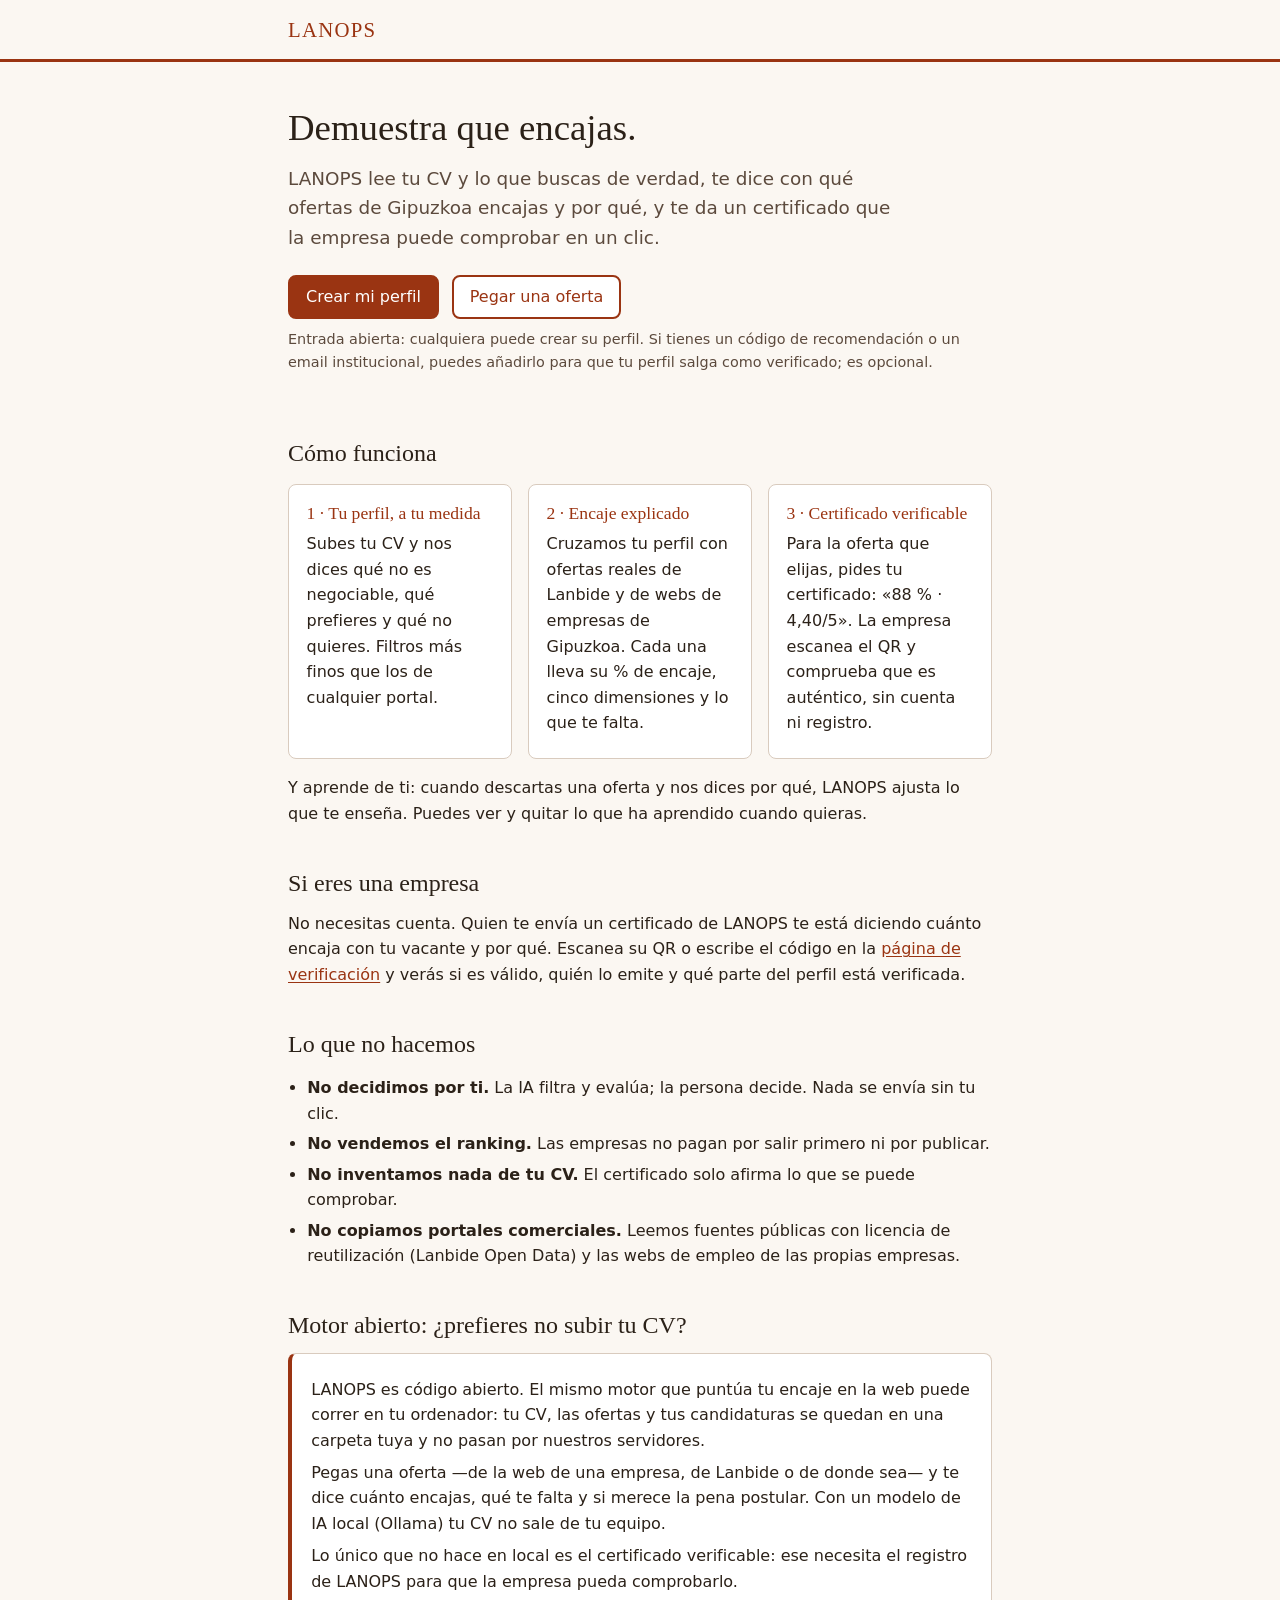
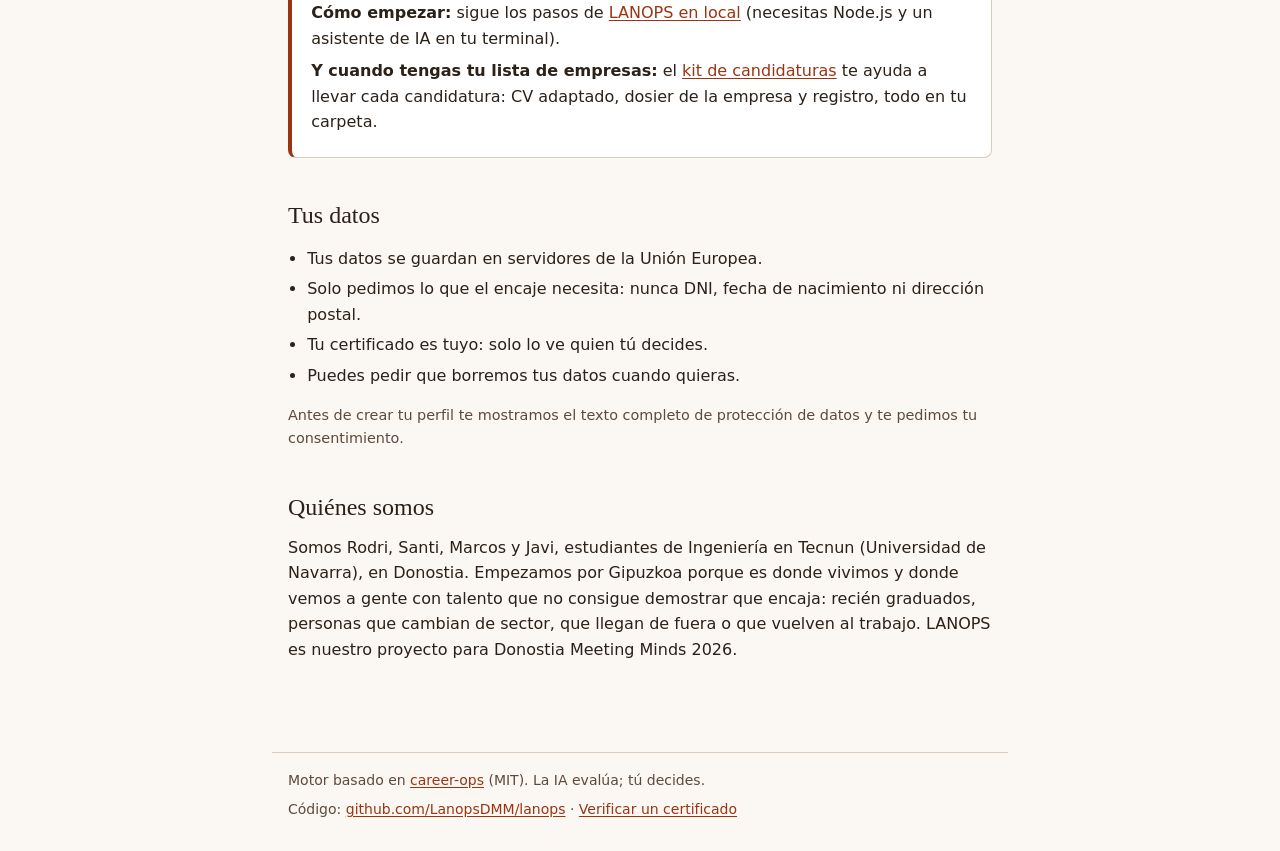
==== index.html @ 0c3925b5 "10/10 · Landing" ====
<!doctype html>
<html lang="es">
<head>
<meta charset="utf-8">
<meta name="viewport" content="width=device-width, initial-scale=1">
<title>LANOPS · Demuestra que encajas</title>
<meta name="description" content="LANOPS lee tu CV y lo que buscas, te dice con qué ofertas de Gipuzkoa encajas y por qué, y te da un certificado que la empresa puede comprobar.">
<link rel="stylesheet" href="styles.css">
<style>
  /* Solo reglas propias de la landing; el resto viene de styles.css */
  .saltar{position:absolute;left:-999px;top:0;background:var(--superficie);padding:.5rem 1rem;z-index:10}
  .saltar:focus{left:1rem}
  .portada{padding:1.5rem 0 1rem}
  .portada h1{font-size:2.3rem;margin:.2rem 0 .8rem}
  .entradilla{font-size:1.15rem;color:var(--texto-2);max-width:38rem}
  .acciones{display:flex;flex-wrap:wrap;gap:.8rem;margin:1.4rem 0 .6rem}
  .acciones .secundario{background:var(--superficie);color:var(--marca)}
  .acciones .secundario:hover{background:var(--alto-bg);color:var(--marca-osc)}
  .pequeno{font-size:.9rem;color:var(--texto-2)}
  section{margin:2.6rem 0}
  section>h2{font-size:1.5rem;margin-bottom:.8rem}
  .pasos{list-style:none;padding:0;display:grid;gap:1rem;grid-template-columns:repeat(auto-fit,minmax(13rem,1fr))}
  .pasos li{background:var(--superficie);border:1px solid var(--borde);border-radius:var(--radio);padding:1rem 1.1rem}
  .pasos h3{margin:.1rem 0 .4rem;color:var(--marca)}
  .lista{padding-left:1.2rem} .lista li{margin:.3rem 0}
  .recuadro{background:var(--superficie);border:1px solid var(--borde);border-left:4px solid var(--marca);border-radius:var(--radio);padding:1rem 1.2rem}
</style>
</head>
<body>
<a class="saltar" href="#contenido">Saltar al contenido</a>

<header><p class="marca">LANOPS</p></header>

<main id="contenido">

  <div class="portada">
    <h1>Demuestra que encajas.</h1>
    <p class="entradilla">LANOPS lee tu CV y lo que buscas de verdad, te dice con qué ofertas de Gipuzkoa encajas y por qué, y te da un certificado que la empresa puede comprobar en un clic.</p>
    <div class="acciones">
      <a class="boton" href="https://n8n-production-3c20b.up.railway.app/form/alta">Crear mi perfil</a>
      <a class="boton secundario" href="https://n8n-production-3c20b.up.railway.app/form/pegar-oferta">Pegar una oferta</a>
    </div>
    <p class="pequeno">Entrada abierta: cualquiera puede crear su perfil. Si tienes un código de recomendación o un email institucional, puedes añadirlo para que tu perfil salga como verificado; es opcional.</p>
  </div>

  <section aria-labelledby="como">
    <h2 id="como">Cómo funciona</h2>
    <ol class="pasos">
      <li>
        <h3>1 · Tu perfil, a tu medida</h3>
        <p>Subes tu CV y nos dices qué no es negociable, qué prefieres y qué no quieres. Filtros más finos que los de cualquier portal.</p>
      </li>
      <li>
        <h3>2 · Encaje explicado</h3>
        <p>Cruzamos tu perfil con ofertas reales de Lanbide y de webs de empresas de Gipuzkoa. Cada una lleva su % de encaje, cinco dimensiones y lo que te falta.</p>
      </li>
      <li>
        <h3>3 · Certificado verificable</h3>
        <p>Para la oferta que elijas, pides tu certificado: «88&nbsp;% · 4,40/5». La empresa escanea el QR y comprueba que es auténtico, sin cuenta ni registro.</p>
      </li>
    </ol>
    <p>Y aprende de ti: cuando descartas una oferta y nos dices por qué, LANOPS ajusta lo que te enseña. Puedes ver y quitar lo que ha aprendido cuando quieras.</p>
  </section>

  <section aria-labelledby="empresas">
    <h2 id="empresas">Si eres una empresa</h2>
    <p>No necesitas cuenta. Quien te envía un certificado de LANOPS te está diciendo cuánto encaja con tu vacante y por qué. Escanea su QR o escribe el código en la <a href="verificar/">página de verificación</a> y verás si es válido, quién lo emite y qué parte del perfil está verificada.</p>
  </section>

  <section aria-labelledby="principios">
    <h2 id="principios">Lo que no hacemos</h2>
    <ul class="lista">
      <li><strong>No decidimos por ti.</strong> La IA filtra y evalúa; la persona decide. Nada se envía sin tu clic.</li>
      <li><strong>No vendemos el ranking.</strong> Las empresas no pagan por salir primero ni por publicar.</li>
      <li><strong>No inventamos nada de tu CV.</strong> El certificado solo afirma lo que se puede comprobar.</li>
      <li><strong>No copiamos portales comerciales.</strong> Leemos fuentes públicas con licencia de reutilización (Lanbide Open Data) y las webs de empleo de las propias empresas.</li>
    </ul>
  </section>

  <section aria-labelledby="local">
    <h2 id="local">Motor abierto: ¿prefieres no subir tu CV?</h2>
    <div class="recuadro">
      <p>LANOPS es código abierto. El mismo motor que puntúa tu encaje en la web puede correr en tu ordenador: tu CV, las ofertas y tus candidaturas se quedan en una carpeta tuya y no pasan por nuestros servidores.</p>
      <p>Pegas una oferta —de la web de una empresa, de Lanbide o de donde sea— y te dice cuánto encajas, qué te falta y si merece la pena postular. Con un modelo de IA local (Ollama) tu CV no sale de tu equipo.</p>
      <p>Lo único que no hace en local es el certificado verificable: ese necesita el registro de LANOPS para que la empresa pueda comprobarlo.</p>
      <p><strong>Cómo empezar:</strong> sigue los pasos de <a href="https://github.com/LanopsDMM/motor/blob/main/README-es.md">LANOPS en local</a> (necesitas Node.js y un asistente de IA en tu terminal).</p>
      <p><strong>Y cuando tengas tu lista de empresas:</strong> el <a href="https://github.com/LanopsDMM/lanops/tree/main/local/kit">kit de candidaturas</a> te ayuda a llevar cada candidatura: CV adaptado, dosier de la empresa y registro, todo en tu carpeta.</p>
    </div>
  </section>

  <section aria-labelledby="privacidad">
    <h2 id="privacidad">Tus datos</h2>
    <ul class="lista">
      <li>Tus datos se guardan en servidores de la Unión Europea.</li>
      <li>Solo pedimos lo que el encaje necesita: nunca DNI, fecha de nacimiento ni dirección postal.</li>
      <li>Tu certificado es tuyo: solo lo ve quien tú decides.</li>
      <li>Puedes pedir que borremos tus datos cuando quieras.</li>
    </ul>
    <p class="pequeno">Antes de crear tu perfil te mostramos el texto completo de protección de datos y te pedimos tu consentimiento.</p>
  </section>

  <section aria-labelledby="quienes">
    <h2 id="quienes">Quiénes somos</h2>
    <p>Somos Rodri, Santi, Marcos y Javi, estudiantes de Ingeniería en Tecnun (Universidad de Navarra), en Donostia. Empezamos por Gipuzkoa porque es donde vivimos y donde vemos a gente con talento que no consigue demostrar que encaja: recién graduados, personas que cambian de sector, que llegan de fuera o que vuelven al trabajo. LANOPS es nuestro proyecto para Donostia Meeting Minds 2026.</p>
  </section>

</main>

<footer>
  <p>Motor basado en <a href="https://github.com/career-ops-hq/career-ops">career-ops</a> (MIT). La IA evalúa; tú decides.</p>
  <p>Código: <a href="https://github.com/LanopsDMM/lanops">github.com/LanopsDMM/lanops</a> · <a href="verificar/">Verificar un certificado</a></p>
</footer>
</body>
</html>
---- styles.css ----
/* LANOPS · estilo común "Cálido" (10-oct, Marcos y Javi)
   Lo usan la landing, verificar/ y las páginas de n8n (ENCAJE, CERTIFICADO, FEEDBACK).
   Accesibilidad nivel 0 (decisión 21): contrastes comprobados ≥ 4,5:1 (texto) y ≥ 3:1 (bordes de controles),
   la banda siempre lleva texto, foco visible, sin fuentes externas. */

:root{
  --fondo:#FBF7F2;        /* crema */
  --superficie:#FFFFFF;   /* tarjetas */
  --texto:#2B2118;        /* 14,8:1 sobre crema */
  --texto-2:#5C4A3D;      /* 7,9:1 */
  --marca:#9A3412;        /* terracota · 6,9:1 sobre crema · blanco encima 7,3:1 */
  --marca-osc:#712B13;    /* hover */
  --borde:#D9CBBE;        /* decorativo */
  --borde-control:#8C7462;/* inputs · 4,1:1 */
  --pista:#EADFD3;        /* fondo de la barra de % */
  --alto-bg:#FAECE7;  --alto-tx:#712B13;
  --medio-bg:#FAEEDA; --medio-tx:#633806;
  --bajo-bg:#EFEAE4;  --bajo-tx:#444441;
  --serif:Georgia,"Times New Roman",serif;
  --sans:system-ui,-apple-system,"Segoe UI",Roboto,sans-serif;
  --radio:.5rem;
}

*{box-sizing:border-box}
body{margin:0;background:var(--fondo);color:var(--texto);font-family:var(--sans);font-size:1rem;line-height:1.6}
main,.contenido{max-width:46rem;margin:0 auto;padding:1rem}
h1,h2,h3{font-family:var(--serif);font-weight:normal;line-height:1.25;color:var(--texto)}
h1{font-size:1.8rem;margin:.5rem 0 1rem} h2{font-size:1.25rem;margin:.2rem 0} h3{font-size:1.1rem}
p{margin:.4rem 0}
a{color:var(--marca);text-underline-offset:2px} a:hover{color:var(--marca-osc)}

/* Cabecera: barra crema con línea terracota */
header,.cabecera{border-bottom:3px solid var(--marca);padding:.8rem 1rem;max-width:none}
header>*{max-width:44rem;margin-left:auto;margin-right:auto}
.marca{font-family:var(--serif);font-size:1.3rem;letter-spacing:.06em;color:var(--marca);text-decoration:none;margin-top:0;margin-bottom:0}

/* Foco visible en todo lo interactivo */
a:focus-visible,button:focus-visible,input:focus-visible,select:focus-visible,textarea:focus-visible,summary:focus-visible{
  outline:3px solid var(--marca);outline-offset:2px}

/* Botones: .boton = principal (relleno); button normal = secundario (contorno) */
.boton,button,input[type=submit]{font:inherit;display:inline-block;padding:.45rem 1rem;border-radius:var(--radio);cursor:pointer;text-decoration:none;border:2px solid var(--marca)}
.boton,input[type=submit]{background:var(--marca);color:#fff}
.boton:hover,input[type=submit]:hover{background:var(--marca-osc);border-color:var(--marca-osc);color:#fff}
button{background:var(--superficie);color:var(--marca)}
button:hover{background:var(--alto-bg)}

/* Formularios */
input,select,textarea{font:inherit;color:var(--texto);background:var(--superficie);border:1px solid var(--borde-control);border-radius:var(--radio);padding:.4rem .6rem;max-width:100%}
label{font-weight:600}

/* Lista de ofertas (ENCAJE) */
ol.vacs,.vacs{list-style:none;padding:0}
.vac{background:var(--superficie);border:1px solid var(--borde);border-radius:var(--radio);padding:1rem 1.1rem;margin:0 0 1rem}
.meta,.n{color:var(--texto-2);margin:0}
.nota{font-size:1.1rem}
.dims{padding-left:1.2rem;margin:.3rem 0}
.descartar{margin:.6rem 0 0} .descartar summary{cursor:pointer;color:var(--marca)} .descartar p{margin:.4rem 0}
.porque{color:var(--texto-2);font-style:italic}

/* Barra de % (el número va siempre escrito al lado) */
.barra{height:.5rem;background:var(--pista);border-radius:.25rem;overflow:hidden;margin:.4rem 0 .3rem}
.barra>span{display:block;height:100%;background:var(--marca)}

/* Banda: el color acompaña, el texto manda */
.etq,.banda{display:inline-block;font-size:.85rem;font-weight:600;padding:.1rem .55rem;border-radius:.3rem}
.banda-alto{background:var(--alto-bg);color:var(--alto-tx)}
.banda-medio{background:var(--medio-bg);color:var(--medio-tx)}
.banda-bajo{background:var(--bajo-bg);color:var(--bajo-tx)}
.etq{border:1px solid var(--borde-control);color:var(--texto-2);font-weight:normal}

/* Avisos */
.aviso{background:var(--medio-bg);color:var(--medio-tx);border-left:4px solid var(--medio-tx);padding:.6rem .8rem;border-radius:0}

/* Certificado y verificación */
.cert{background:var(--superficie);border:1px solid var(--borde);border-top:6px solid var(--marca);border-radius:var(--radio);padding:1.5rem;margin-top:1rem}
.codigo{font-family:ui-monospace,Consolas,monospace;font-size:.9rem;word-break:break-all;color:var(--texto-2)}
.qr{display:flex;gap:1rem;align-items:center;flex-wrap:wrap;margin-top:1rem}
.qr img,.qr svg{width:9rem;height:9rem;flex:none} .qr p{flex:1 1 16rem;margin:0}
.cert h2{margin:1.2rem 0 .3rem} .cert .nota{font-size:1.5rem}
dl{display:grid;grid-template-columns:auto 1fr;gap:.2rem 1rem;margin:0} dt{color:var(--texto-2)} dd{margin:0}
main>h2{margin-top:1.8rem}
form{margin:.4rem 0 .8rem}

footer{max-width:46rem;margin:2rem auto 0;padding:.6rem 1rem 1.5rem;border-top:1px solid var(--borde);font-size:.875rem;color:var(--texto-2)}

/* Accesibilidad */
.sr-only{position:absolute;width:1px;height:1px;padding:0;margin:-1px;overflow:hidden;clip:rect(0,0,0,0);border:0}
@media (prefers-reduced-motion:reduce){*{transition:none!important;animation:none!important}}
@media print{body{background:#fff}.solo-pantalla{display:none!important}.cert{border-color:#999;max-width:none;margin:0}a{color:var(--texto)}}
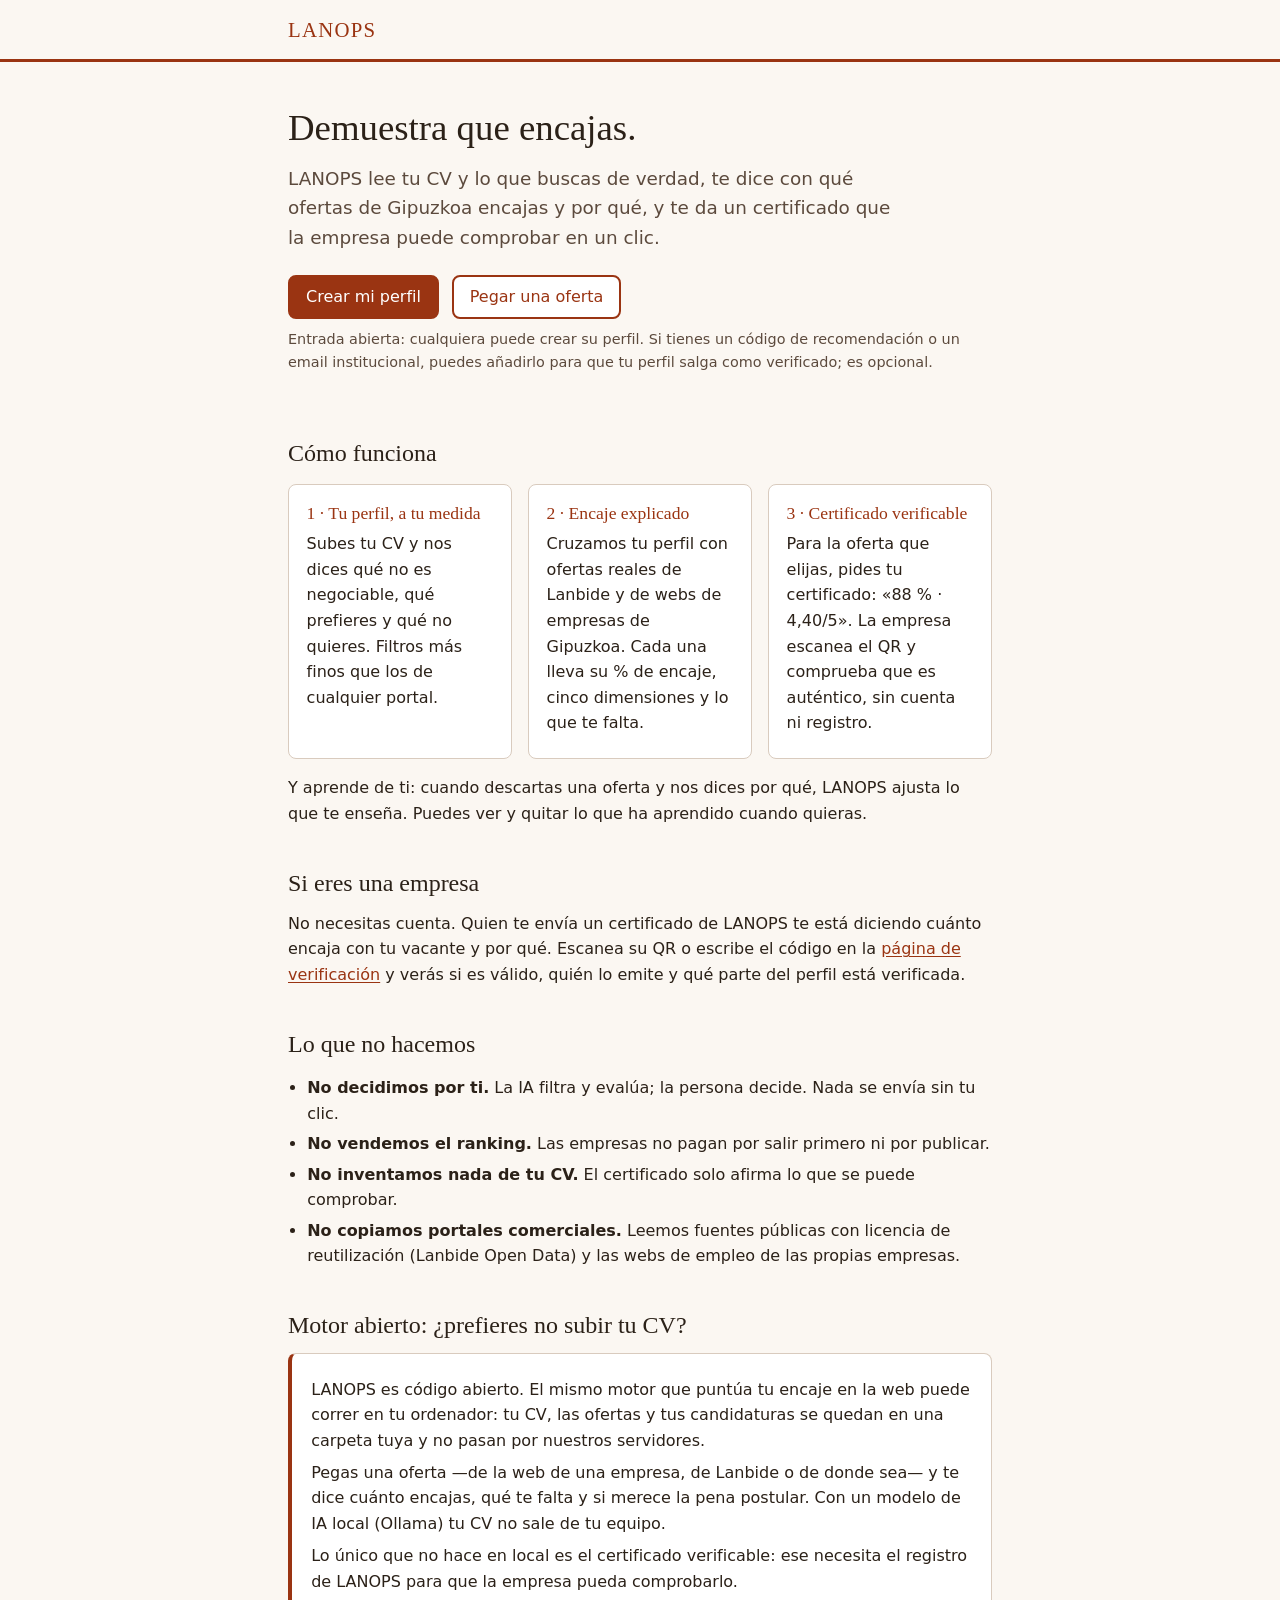
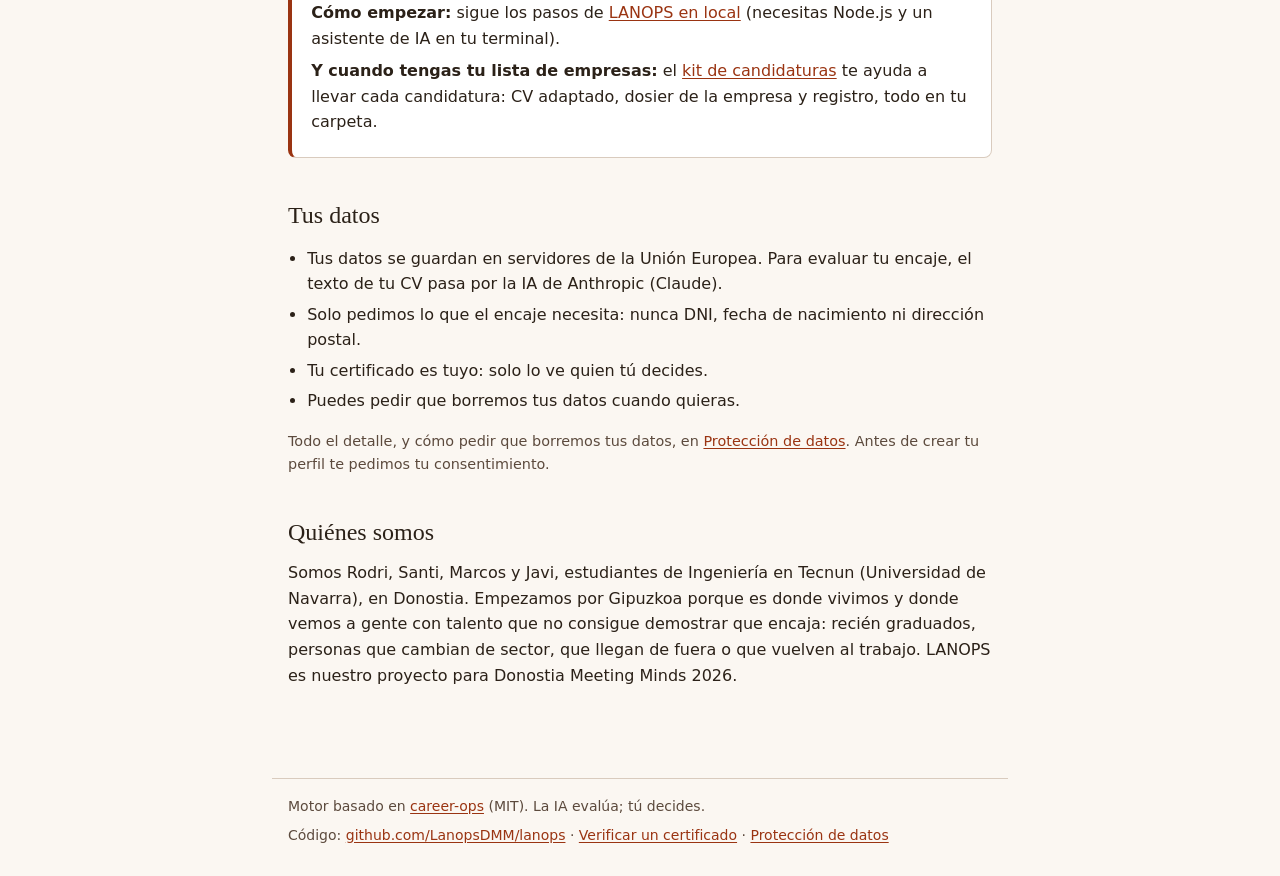
==== commit 41ba3019: "10/10 · Protección de datos" ====
--- a/index.html
+++ b/index.html
@@ -37,8 +37,8 @@
     <h1>Demuestra que encajas.</h1>
     <p class="entradilla">LANOPS lee tu CV y lo que buscas de verdad, te dice con qué ofertas de Gipuzkoa encajas y por qué, y te da un certificado que la empresa puede comprobar en un clic.</p>
     <div class="acciones">
-      <a class="boton" href="https://n8n-production-3c20b.up.railway.app/form/alta">Crear mi perfil</a>
-      <a class="boton secundario" href="https://n8n-production-3c20b.up.railway.app/form/pegar-oferta">Pegar una oferta</a>
+      <a class="boton" href="alta/">Crear mi perfil</a>
+      <a class="boton secundario" href="pegar-oferta/">Pegar una oferta</a>
     </div>
     <p class="pequeno">Entrada abierta: cualquiera puede crear su perfil. Si tienes un código de recomendación o un email institucional, puedes añadirlo para que tu perfil salga como verificado; es opcional.</p>
   </div>
@@ -91,12 +91,12 @@
   <section aria-labelledby="privacidad">
     <h2 id="privacidad">Tus datos</h2>
     <ul class="lista">
-      <li>Tus datos se guardan en servidores de la Unión Europea.</li>
+      <li>Tus datos se guardan en servidores de la Unión Europea. Para evaluar tu encaje, el texto de tu CV pasa por la IA de Anthropic (Claude).</li>
       <li>Solo pedimos lo que el encaje necesita: nunca DNI, fecha de nacimiento ni dirección postal.</li>
       <li>Tu certificado es tuyo: solo lo ve quien tú decides.</li>
       <li>Puedes pedir que borremos tus datos cuando quieras.</li>
     </ul>
-    <p class="pequeno">Antes de crear tu perfil te mostramos el texto completo de protección de datos y te pedimos tu consentimiento.</p>
+    <p class="pequeno">Todo el detalle, y cómo pedir que borremos tus datos, en <a href="privacidad/">Protección de datos</a>. Antes de crear tu perfil te pedimos tu consentimiento.</p>
   </section>
 
   <section aria-labelledby="quienes">
@@ -108,7 +108,7 @@
 
 <footer>
   <p>Motor basado en <a href="https://github.com/career-ops-hq/career-ops">career-ops</a> (MIT). La IA evalúa; tú decides.</p>
-  <p>Código: <a href="https://github.com/LanopsDMM/lanops">github.com/LanopsDMM/lanops</a> · <a href="verificar/">Verificar un certificado</a></p>
+  <p>Código: <a href="https://github.com/LanopsDMM/lanops">github.com/LanopsDMM/lanops</a> · <a href="verificar/">Verificar un certificado</a> · <a href="privacidad/">Protección de datos</a></p>
 </footer>
 </body>
 </html>
